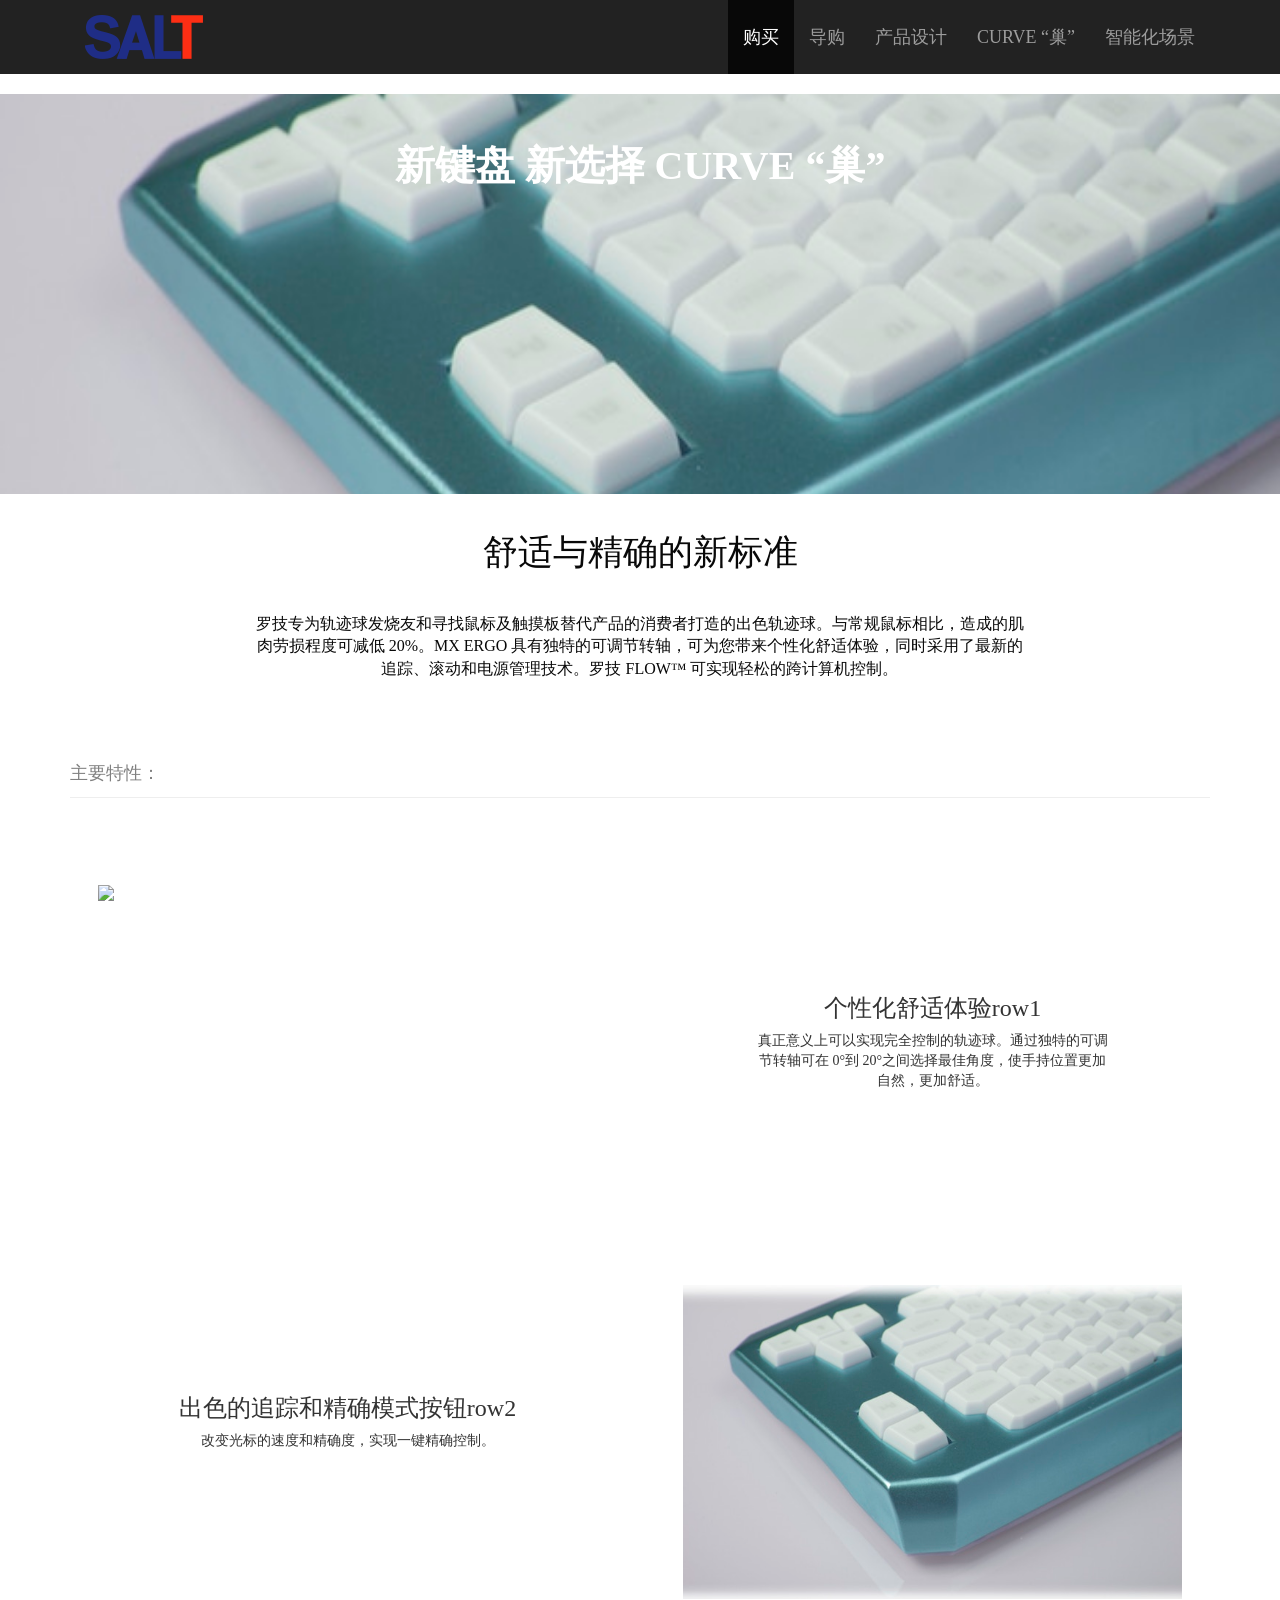
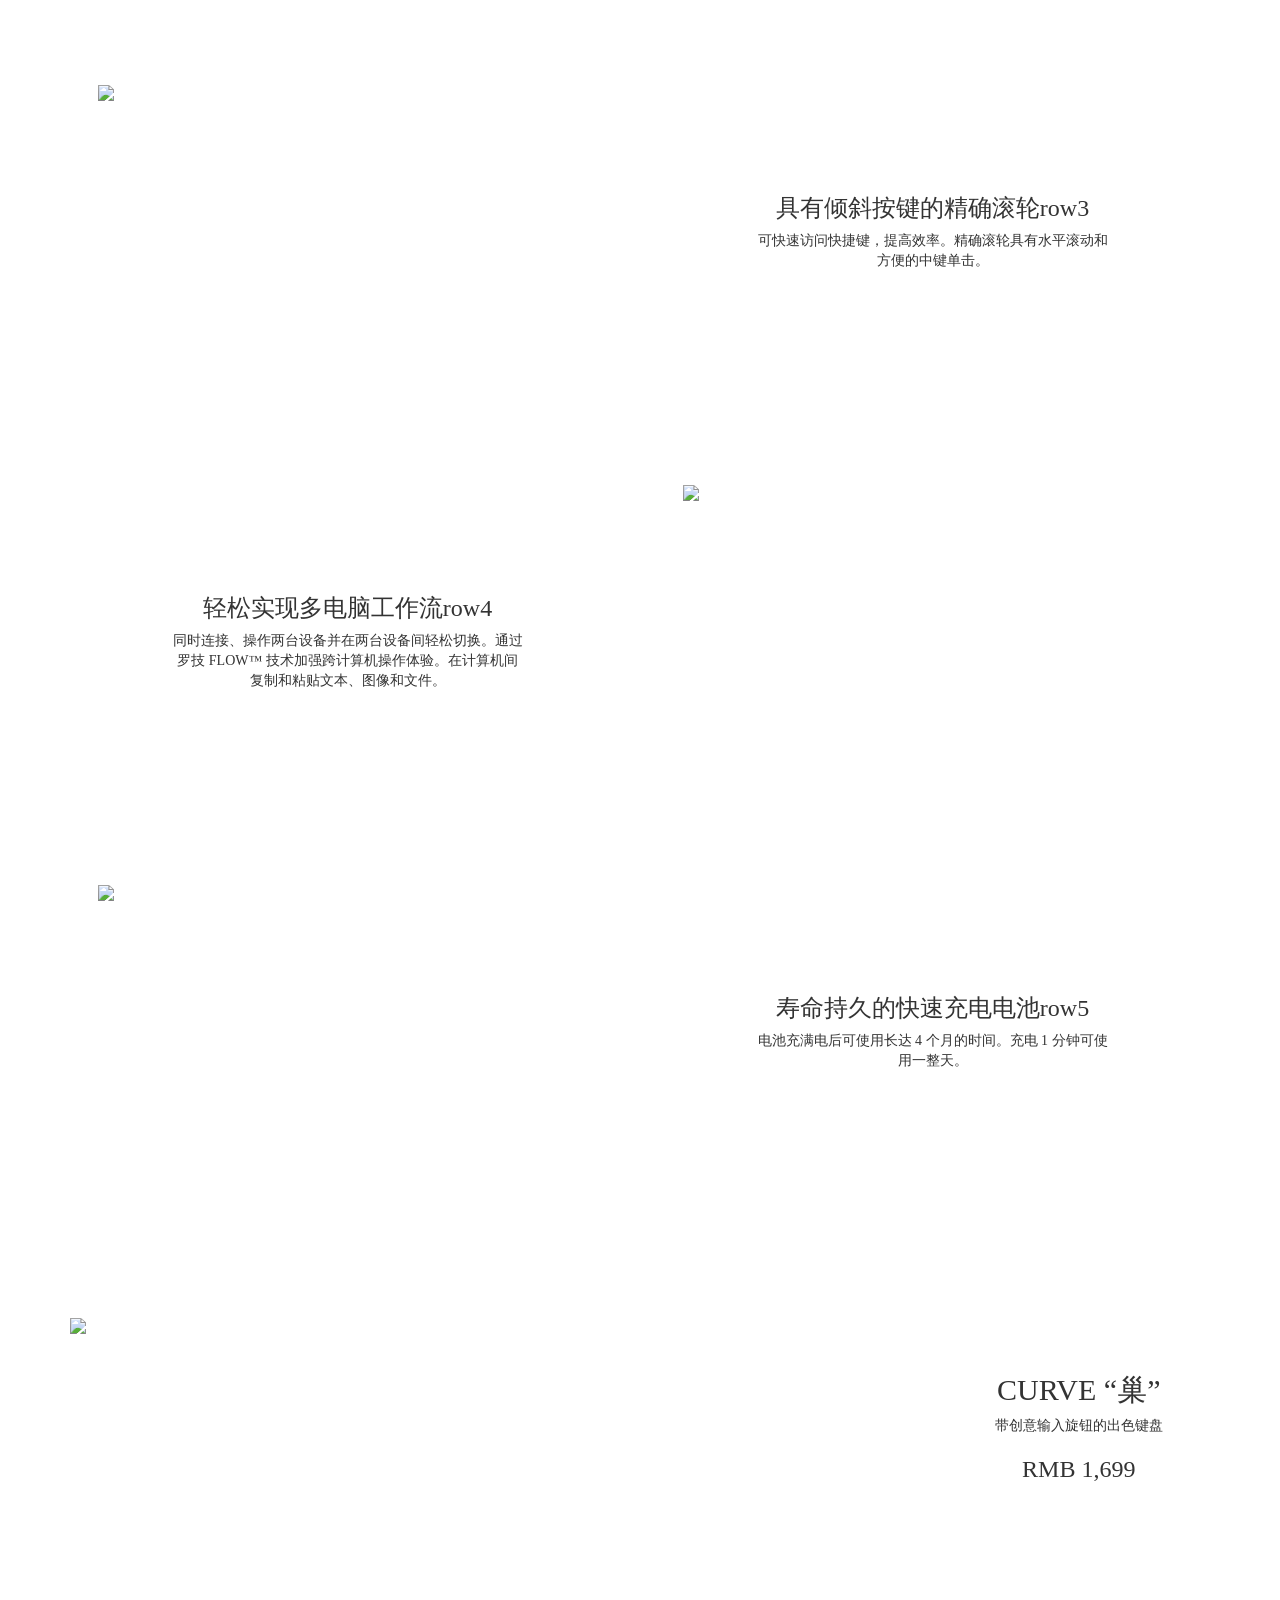
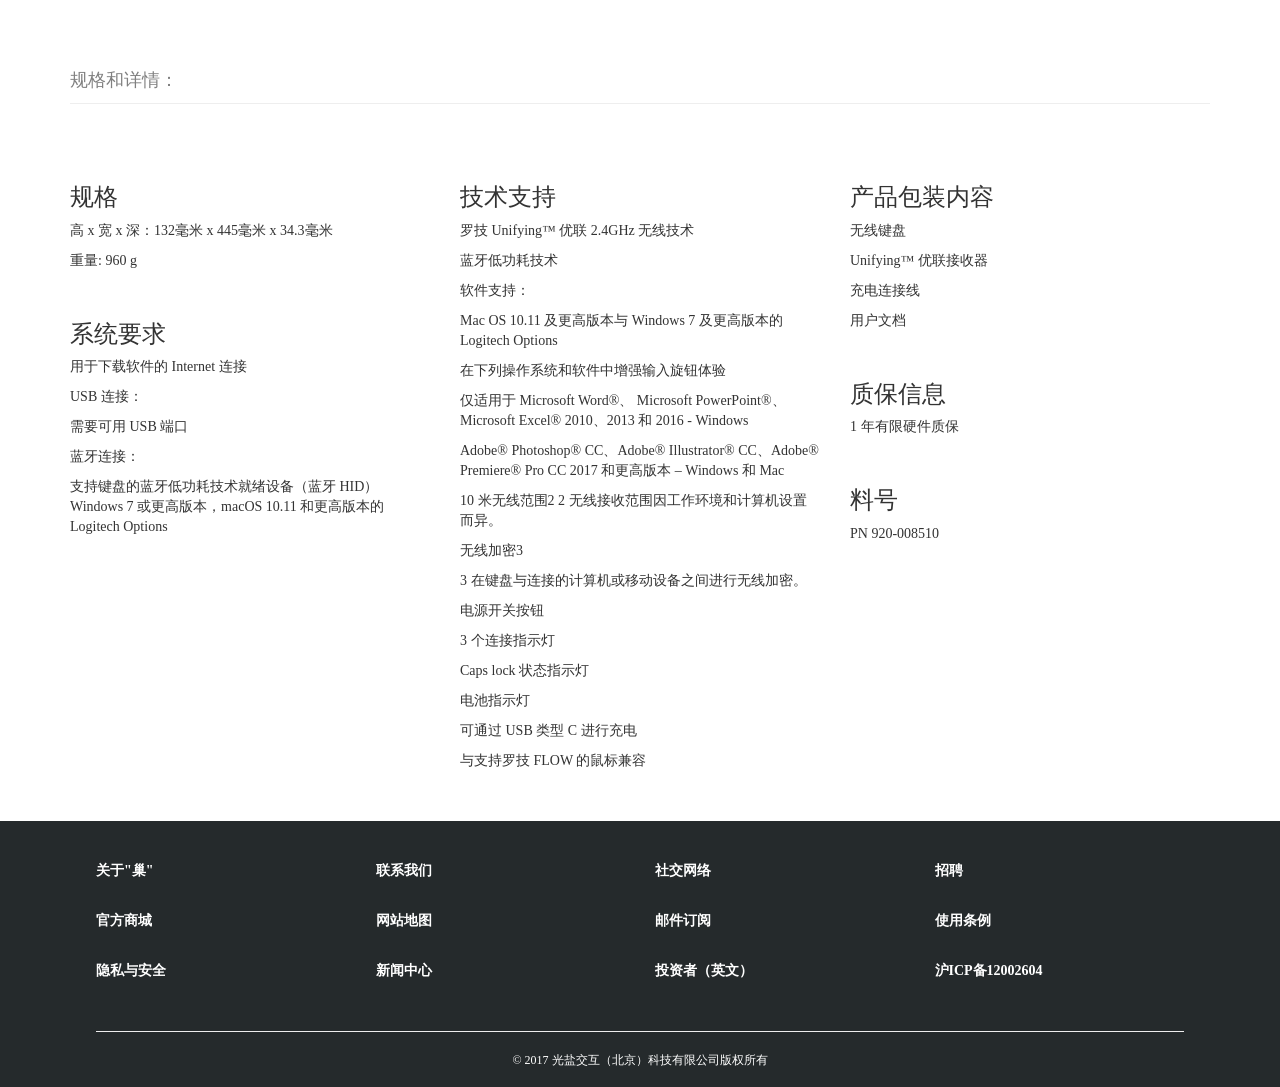
==== n1.html @ 5597946c "Add files via upload" ====
<!DOCTYPE html>
<html>
	<head>
		<meta charset="UTF-8">
		<meta name="viewport" content="width=device-width, initial-scale=1">
		<base href="" / target="_blank">
		
		
		<!--css-->
		<link rel="stylesheet" type="text/css" href="css/n1.css"/>
				
		<link rel="stylesheet" href="css/bootstrap.min.css">
	
		<script src="js/jquery-3.2.1.min.js" type="text/javascript" charset="utf-8"></script>
		
		<script src="js/bootstrap.min.js"></script>
		<script src="js/n1.js" type="text/javascript" charset="utf-8"></script>
		
		
		
		<!-- HTML5 shim and Respond.js for IE8 support of HTML5 elements and media queries -->
    	
    	<!--[if lt IE 9]>
     	<script src="https://cdn.bootcss.com/html5shiv/3.7.3/html5shiv.min.js"></script>
     	<script src="https://cdn.bootcss.com/respond.js/1.4.2/respond.min.js"></script>
    	<![endif]-->
	</head>
	
	<body>
	<header id="section_header" class="navbar-inverse main-nav" role="banner">
    	<div class="container">
    		<!-- <div class="row"> -->
            <div class="navbar-header">
                <button type="button" class="navbar-toggle collapsed" data-toggle="collapse" data-target="#bs-example-navbar-collapse-1" aria-expanded="false" aria-controls="navbar">
		            <span class="sr-only">Toggle navigation</span>
		            <!--<span class="icon-bar"></span>
		            <span class="icon-bar"></span>
        			<span class="icon-bar"></span>-->
        			<span style="line-height: 44px;" class="glyphicon glyphicon-th"></span>
      			</button>
                        <!-- 光盐LOGO -->
                <a class="navbar-brand" href="index.html">
                    <img src="img/logo-salt.png" alt="">
                </a>
            </div><!--Navbar header End-->
                 
            <nav class="collapse navbar-collapse navigation" id="bs-example-navbar-collapse-1" role="navigation">
                <ul class="nav navbar-nav navbar-right ">
                   	<li class="active"><a href="https://www.kickstarter.com/projects/lightandsalt/curve-full-keylit-scenario-driven-keyboard/description" target="_blank" rel="noopener">购买</a></li>
                   	<li class=""><a href="http://guangyanjiaohu.51vip.biz/home/index?from=singlemessage#guide" class="page-scroll">导购</a></li>
                   	<li class=""><a href="http://guangyanjiaohu.51vip.biz/home/index?from=singlemessage#slider_part" class="page-scroll">产品设计</a></li>
                    <li class=""><a href="http://guangyanjiaohu.51vip.biz/home/index?from=singlemessage#service" class="page-scroll">CURVE “巢”</a> </li>
                    <li><a href="http://guangyanjiaohu.51vip.biz/home/index?from=singlemessage#team" class="page-scroll">智能化场景</a> </li>
                    <!--<li class=""><a href="http://guangyanjiaohu.51vip.biz/home/index?from=singlemessage#testimonial" class="page-scroll">动态扩展</a> </li>
                    <li class=""><a href="http://guangyanjiaohu.51vip.biz/home/index?from=singlemessage#openPlatform" class="page-scroll">开放平台</a> </li>
                    -->
                    <!--<li class=""><a href="http://guangyanjiaohu.51vip.biz/home/index?from=singlemessage#ergonomics" class="page-scroll">人体工程学</a> </li>
                    <li class=""><a href="http://guangyanjiaohu.51vip.biz/home/index?from=singlemessage#mold" class="page-scroll">工匠精神</a> </li>
                    <li class=""><a href="http://guangyanjiaohu.51vip.biz/home/index?from=singlemessage#aboutUs" class="page-scroll">关于我们</a> </li>
                    <li class=""><a href="http://guangyanjiaohu.51vip.biz/home/index?from=singlemessage#contact" class="page-scroll">留言反馈</a> </li>
                -->
                    
                </ul>
            </nav>
        </div><!-- /.container-fluid -->
	</header>
	
	<main>
		<div class="banner">
			
			<h2 class="text-center">新键盘 新选择 CURVE “巢” </h2>
			<!--<img src="img/21.jpg" class="img-responsive center-block"/>-->
		</div>
		
		<div class="text">
			<h2>舒适与精确的新标准</h2>
			<p>罗技专为轨迹球发烧友和寻找鼠标及触摸板替代产品的消费者打造的出色轨迹球。与常规鼠标相比，造成的肌肉劳损程度可减低 20%。MX ERGO 具有独特的可调节转轴，可为您带来个性化舒适体验，同时采用了最新的追踪、滚动和电源管理技术。罗技 FLOW™ 可实现轻松的跨计算机控制。</p>
		</div>
		
		
		
		<div class="container">
			<div class="hr">
				<p>主要特性：</p>
				<hr />
			</div>
			
			<!--特征1-->
			<div class="con row row1">
				<div class="col-lg-6">
					<img src="img/1.png"/ class="img-responsive">
				</div>
				
				<div  class="col-lg-6 t">
					<h3>个性化舒适体验row1</h3>
					<p>真正意义上可以实现完全控制的轨迹球。通过独特的可调节转轴可在 0°到 20°之间选择最佳角度，使手持位置更加自然，更加舒适。</p>
				</div>
			</div>
			
			
			<!--特征2-->
			<div class="con row row2">
				
				
				<div  class="col-lg-6 t">
					<h3>出色的追踪和精确模式按钮row2</h3>
					<p>改变光标的速度和精确度，实现一键精确控制。</p>
				</div>
				
				<div class="col-lg-6">
					<img src="img/21.jpg"/ class="img-responsive">
				</div>
			</div>
			
			<!--特征3-->
			<div class="con row row3">
				<div class="col-lg-6">
					<img src="img/1.png"/ class="img-responsive">
				</div>
				
				<div  class="col-lg-6 t">
					<h3>具有倾斜按键的精确滚轮row3</h3>
					<p>可快速访问快捷键，提高效率。精确滚轮具有水平滚动和方便的中键单击。</p>
				</div>
			</div>
			
			
			<!--特征4-->
			<div class="con row row4">
				
				<div  class="col-lg-6 t">
					<h3>轻松实现多电脑工作流row4</h3>
					<p>同时连接、操作两台设备并在两台设备间轻松切换。通过罗技 FLOW™ 技术加强跨计算机操作体验。在计算机间复制和粘贴文本、图像和文件。</p>
				</div>
				
				<div class="col-lg-6">
					<img src="img/1.png"/ class="img-responsive">
				</div>
			</div>
			
			
			<!--特征5-->
			<div class="con row row5">
				<div class="col-lg-6">
					<img src="img/14.png"/ class="img-responsive">
				</div>
				
				<div  class="col-lg-6 t">
					<h3>寿命持久的快速充电电池row5</h3>
					<p>电池充满电后可使用长达 4 个月的时间。充电 1 分钟可使用一整天。</p>
				</div>
			</div>
			<div class="price row">
				<div class="col-lg-8">
					<img src="img/craft.png" class="img-responsive"/>
				</div>
				<div class="col-lg-3 col-lg-offset-1">
					<h2>CURVE “巢”</h2>
					<p>带创意输入旋钮的出色键盘</p>
					<h3>RMB 1,699</h3>
				</div>
			</div>
			
			<div class="hr">
				<p>规格和详情：</p>
				<hr />
			</div>
			
			<div class="row">
				<div class="col-lg-4">
					<h3>规格</h3>
					<p>高 x 宽 x 深：132毫米 x 445毫米 x 34.3毫米</p>
					<p>重量: 960 g</p>
					<br />
					
					<h3>系统要求</h3>
					<p>用于下载软件的 Internet 连接</p>
					<p>USB 连接：</p>
					<p>需要可用 USB 端口</p>
					<p>蓝牙连接：</p>
					<p>支持键盘的蓝牙低功耗技术就绪设备（蓝牙 HID）Windows 7 或更高版本，macOS 10.11 和更高版本的 Logitech Options</p>
				</div>
				
				<div class="col-lg-4">
					<h3>技术支持</h3>
					<p>罗技 Unifying™ 优联 2.4GHz 无线技术</p>
					<p>蓝牙低功耗技术</p>
					<p>软件支持：</p>
					<p>Mac OS 10.11 及更高版本与 Windows 7 及更高版本的 Logitech Options</p>
					<p>在下列操作系统和软件中增强输入旋钮体验</p>
					<p>仅适用于 Microsoft Word®、 Microsoft PowerPoint®、Microsoft Excel® 2010、2013 和 2016 - Windows </p>
					<p>Adobe® Photoshop® CC、Adobe® Illustrator® CC、Adobe® Premiere® Pro CC 2017 和更高版本 – Windows 和 Mac</p>
					<p>10 米无线范围2 2 无线接收范围因工作环境和计算机设置而异。</p>
					<p>无线加密3</p>
					<p>3 在键盘与连接的计算机或移动设备之间进行无线加密。</p>
					<p>电源开关按钮</p>
					<p>3 个连接指示灯</p>
					<p>Caps lock 状态指示灯</p>
					<p>电池指示灯</p>
					<p>可通过 USB 类型 C 进行充电</p>
					<p>与支持罗技 FLOW 的鼠标兼容</p>
				</div>
				
				<div class="col-lg-4">
					<h3>产品包装内容</h3>
					<p>无线键盘</p>
					<p>Unifying™ 优联接收器</p>
					<p>充电连接线</p>
					<p>用户文档</p>
					<br />
					
					<h3>质保信息</h3>
					<p>1 年有限硬件质保</p>
					<br />
					
					<h3>料号</h3>
					<p>PN 920-008510</p>
				</div>	
			</div>
			
		</div> <!--container结束-->

	</main>
	
	<footer>
       <div class="footer">
	       		<!--<p>1.Adobe CC 2017 及更高版本 - Windows 和 Mac Office 2010、2013 和 2016 - 仅限 Windows</p>
	       		<p>2.需要在 macOS 和 Windows 上安装 Logitech Options。可从 logitech.com/options 下载。</p>
	       		
	       		<hr />
	       		<br />-->
	       		
	       		<div class="row">
	       			<!--row1-->
	       			<div class="col-lg-3 col-md-3 col-sm-6 col-xs-6">
	       				<p>关于"巢"</p>
	       				<br />
	       				
	       				<p>官方商城</p>
	       				<br />
	       				
	       				<p>隐私与安全</p>
	       				<br />
	       			</div>
	       			
	       			<!--row2-->
	       			<div class="col-lg-3 col-md-3 col-sm-6 col-xs-6">
	       				<p>联系我们</p>
	       				<br />
	       				
	       				<p>网站地图</p>
	       				<br />
	       				
	       				<p>新闻中心</p>
	       				<br />
	       			</div>
	       			<!--row3-->
	       			<div class="col-lg-3 col-md-3 col-sm-6 col-xs-6">
	       				<p>社交网络</p>
	       				<br />
	       				
	       				<p>邮件订阅</p>
	       				<br />
	       				
	       				<p>投资者（英文）</p>
	       				<br />
	       			</div>
	       			<!--row4-->
	       			<div class="col-lg-3 col-md-3 col-sm-6 col-xs-6">
	       				<p>招聘</p>
	       				<br />
	       				
	       				<p>使用条例</p>
	       				<br />
	       				
	       				<p>沪ICP备12002604</p>
	       				<br />
	       			</div>
	       			
	       		</div>
	       		
	       		<hr />
	       		<div class="copy">
	       			© 2017 光盐交互（北京）科技有限公司版权所有
	       		</div>
	       		
       </div>
   </footer>
	</body>
</html>
---- css/n1.css ----
html,body,div,ul,ul li,h1,h2,h3,h4,h5,h6,video,img,a,hr,p,footer {
    	margin: 0;
    	padding: 0;
    	border: 0;
    	font-family: "microsoft yahei";
    	/*overflow: hidden;*/
    	}
ul li {
	list-style: none;
}
body {
	/*height: 3500px;*/
	font-size: 12px;
	width: 100%;
	/*height: auto;*/
	/*overflow: hidden;*/
	
}
#section_header ul li a {
			line-height: 44px;
			font-size: 18px;
		}
		

main  {
	padding-bottom: 40px;
	
}

main .banner {
	width: 100%;
	height: 400px;
	background-image: url(../img/21.jpg);
	background-size: 100% 100%;
	background-attachment:fixed;
	/*opacity: .9;*/
	
}
main .banner h2 {
	padding-top:50px ;
	color: #ffffff;
	font-size: 40px;
	font-weight: 700;
}

main .text {
	/*margin: 0 auto;*/
	
	text-align: center;
	padding-bottom: 80px;
}

main .text h2 {
	margin: 40px auto;
	color: #080808;
	font-size: 35px;
}
main .text p {
	margin: auto 20%;
	color: #080808;
	font-size: 16px;
}

main .hr {
	color: gray;
	font-size: 18px;
	padding-bottom: 60px;
}

main .hr hr {
	margin: 0 auto;
}

main .con {
	height: 400px;
	text-align: center;
	padding-bottom: 70px;
	overflow: hidden;
	
}
main .con img {
	
	padding: 5%;
	padding-bottom: 0;
	
}

main .con:hover {
	background: chocolate;
	color: #FFFFFF;
}

main .con .t {
	padding: 10% 10%;
	
}
main .con .t h3 {
	/*line-height: 50px;*/
}
main .con .t p {
	/*line-height: 350px;*/
}

main .row5 {
	margin-bottom: 60px;
}
main .price {
	height: 350px;
	text-align: center;
	/*border: 1px solid #000000;*/
}
main .price img {
	/*line-height: 350px;*/
}

main .price div:last-child {
	padding-top: 3%;
}


footer {
	clear: both;
	/*position: fixed;*/
	width: 100%;
	margin: 0 auto;
	background: #252a2c;
	bottom: 0;
	
}

.footer {
	width: 85%;
	color: #FFFFFF;
	margin: 0 auto;
	font-size: 12px;
}
.footer .row {
	padding-top: 40px;
	font-size: 14px;
	font-weight: 600;
}

.footer .copy {
	width: 100%;
	height: 35px;
	text-align: center;
	bottom: 0;
	font-size: 12px;
	color: white;
}


@media only screen and (max-width: 750px) {
	.row2 , .row4 {
		display: none;
	}
	
}
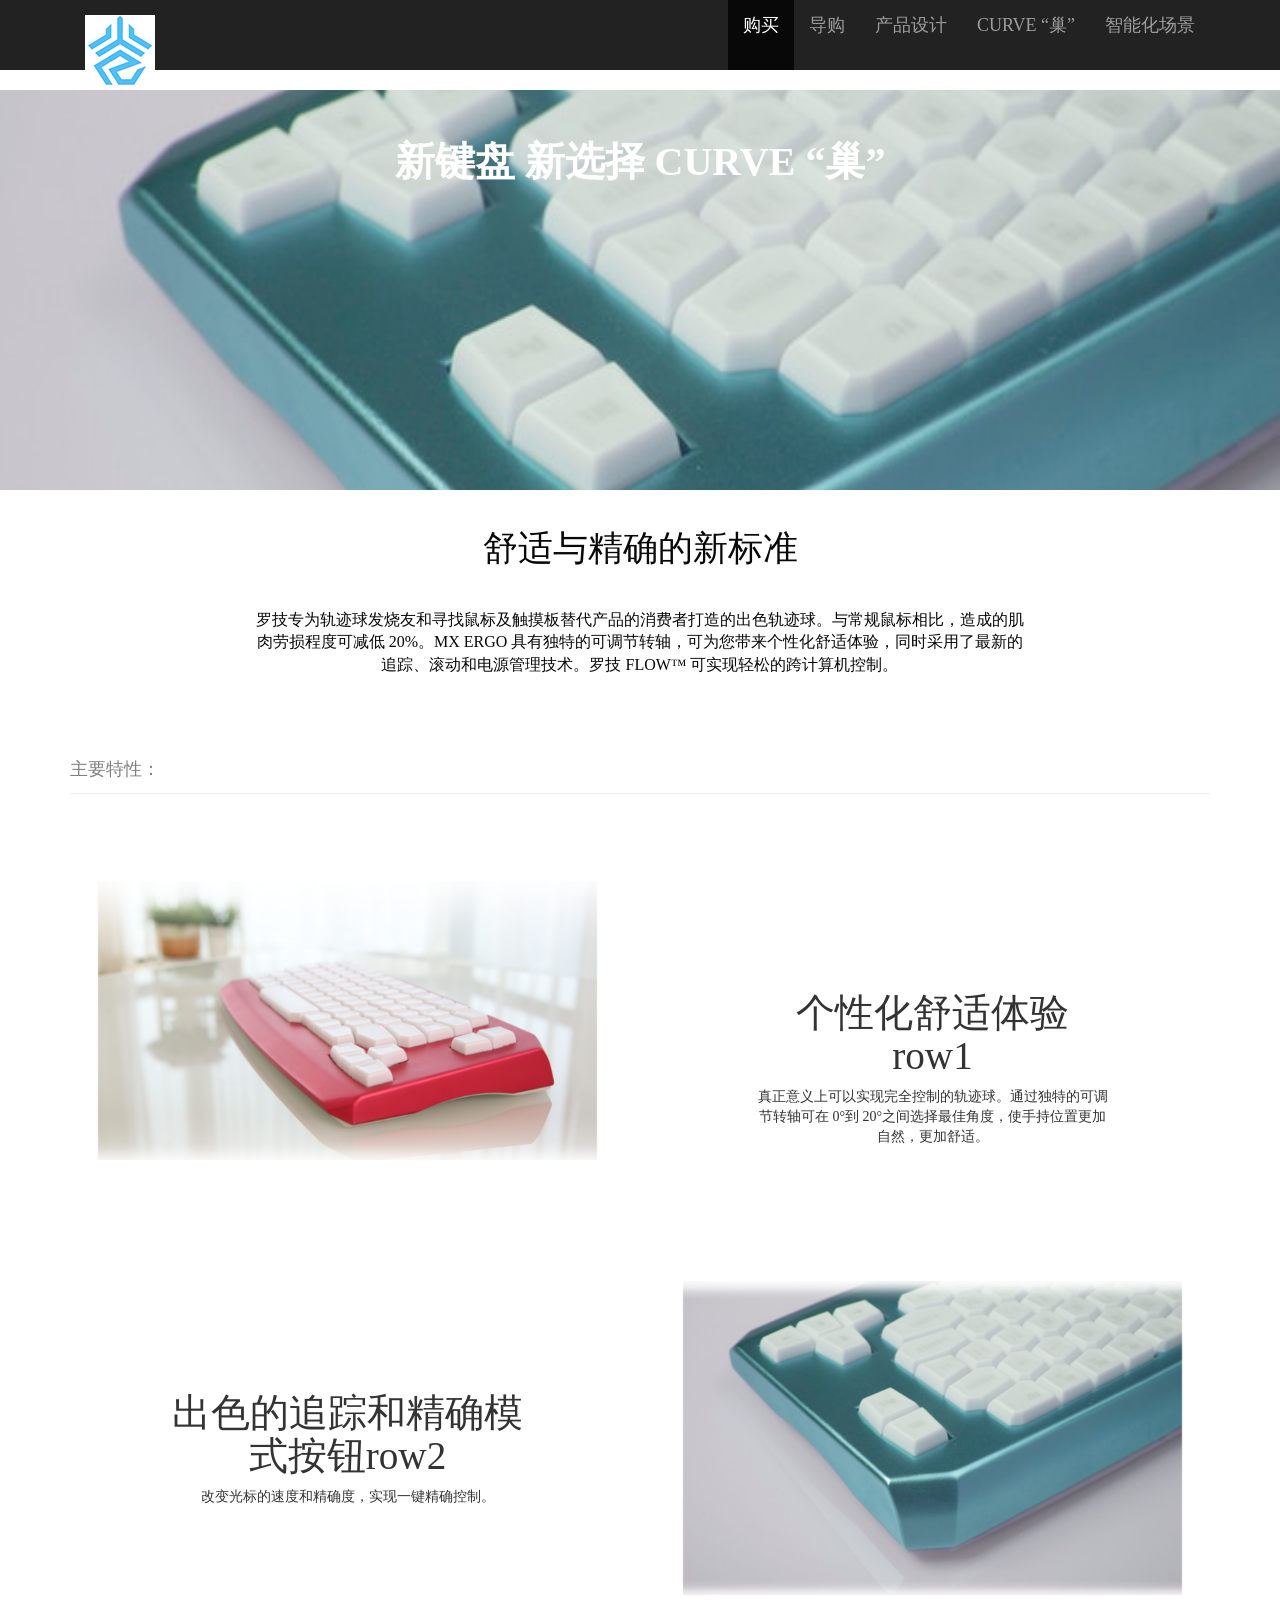
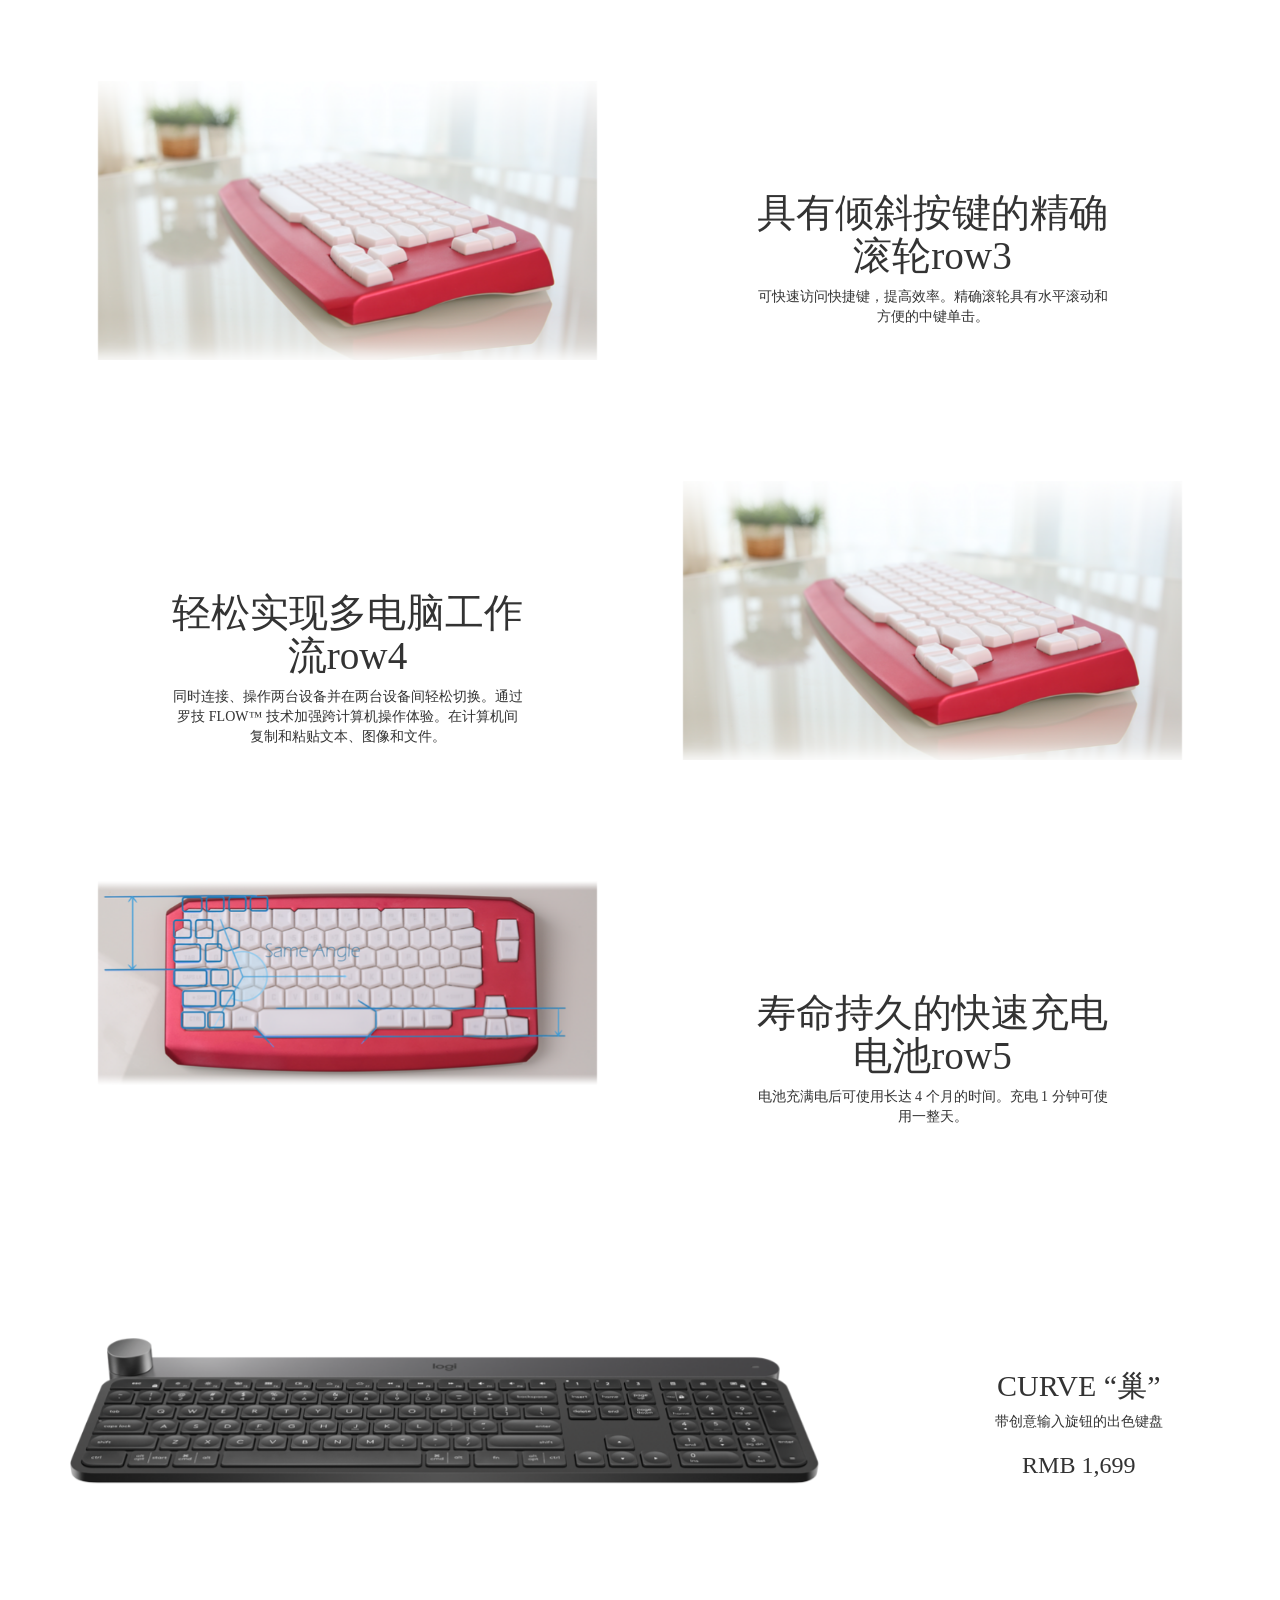
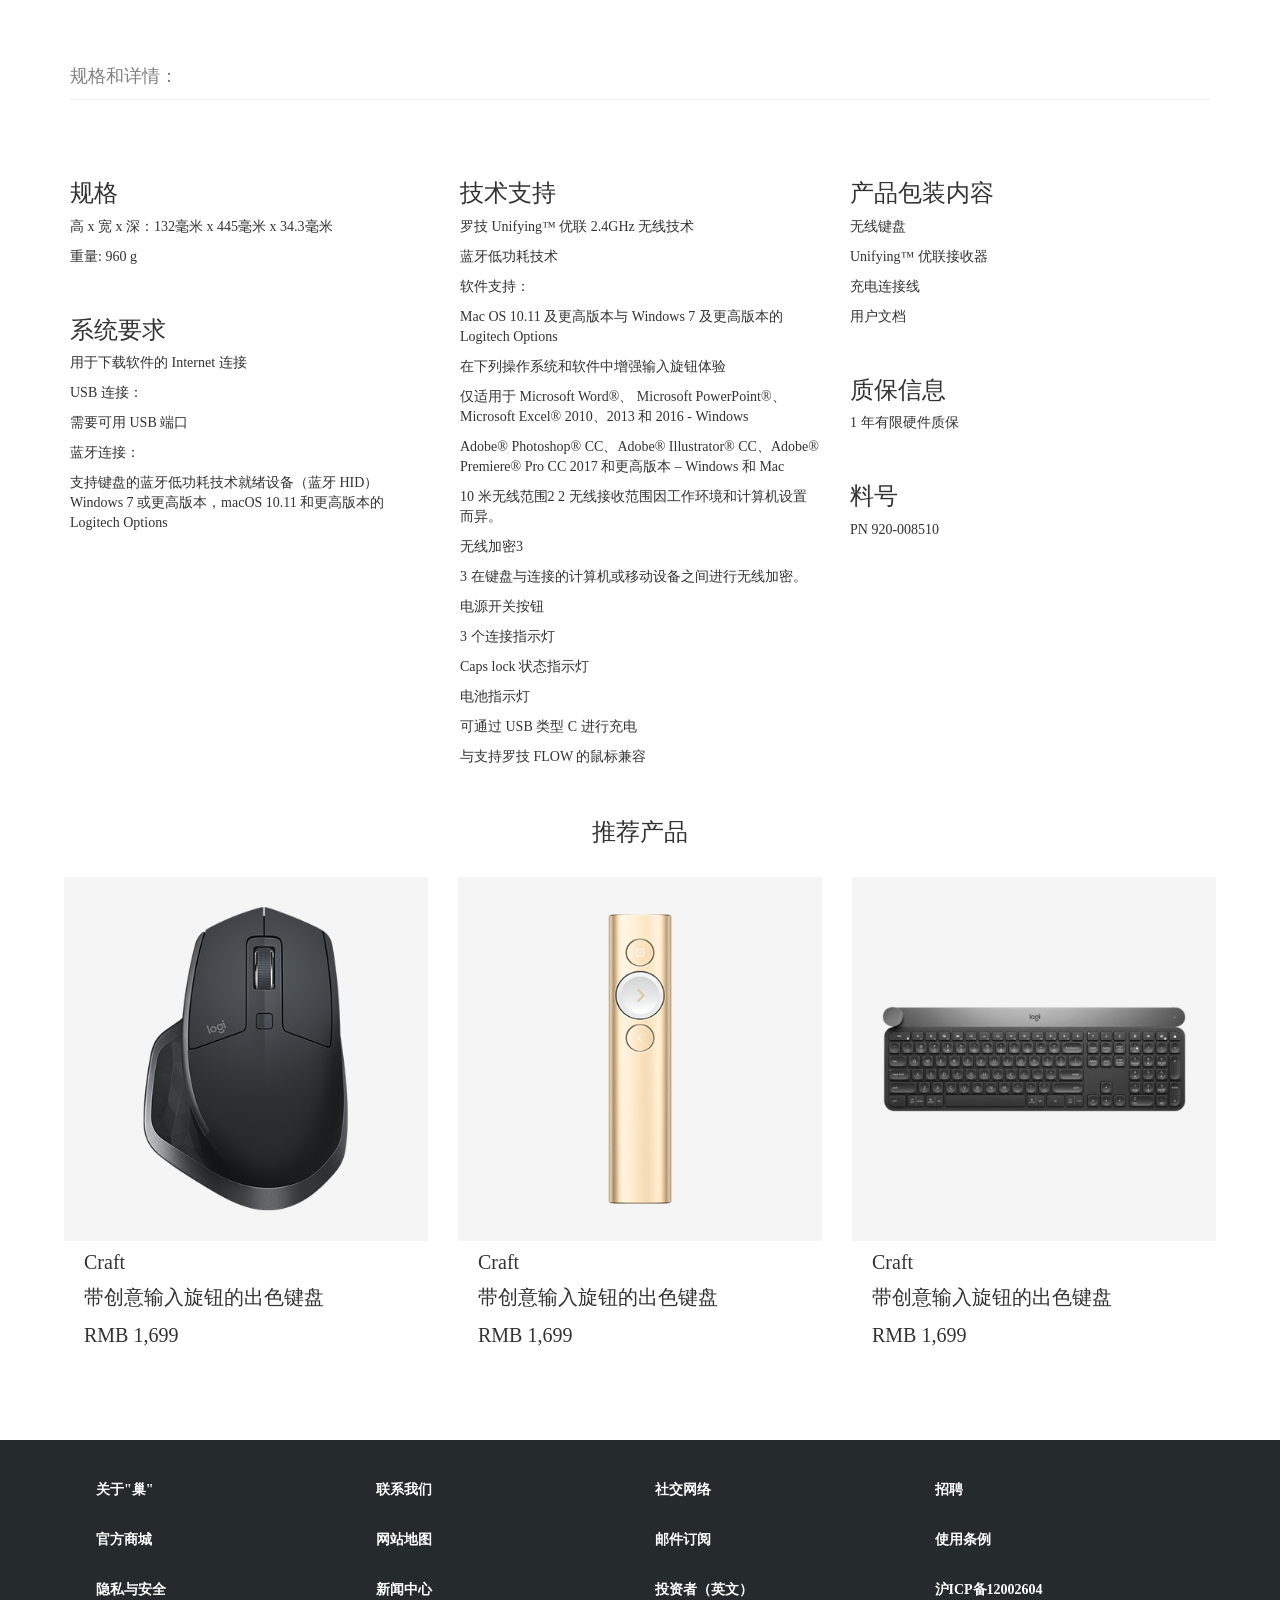
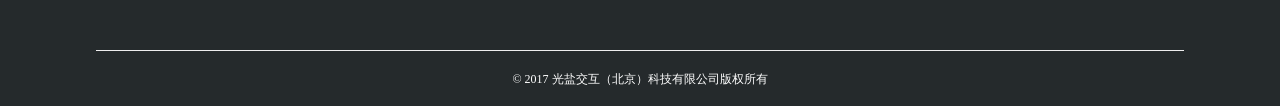
==== commit 360379f9: "Add files via upload" ====
--- a/n1.html
+++ b/n1.html
@@ -5,6 +5,8 @@
 		<meta name="viewport" content="width=device-width, initial-scale=1">
 		<base href="" / target="_blank">
 		
+		<!--浏览器地址栏显示的图片-->
+		<link rel="icon" type="img/png" href="img/favicon.ico"/>
 		
 		<!--css-->
 		<link rel="stylesheet" type="text/css" href="css/n1.css"/>
@@ -15,6 +17,8 @@
 		
 		<script src="js/bootstrap.min.js"></script>
 		<script src="js/n1.js" type="text/javascript" charset="utf-8"></script>
+		
+		<script src="js/scrollRevealv0.1.3.js" type="text/javascript" charset="utf-8"></script>
 		
 		
 		
@@ -40,7 +44,7 @@
       			</button>
                         <!-- 光盐LOGO -->
                 <a class="navbar-brand" href="index.html">
-                    <img src="img/logo-salt.png" alt="">
+                    <img src="img/logo70.png" alt="">
                 </a>
             </div><!--Navbar header End-->
                  
@@ -68,32 +72,32 @@
 	<main>
 		<div class="banner">
 			
-			<h2 class="text-center">新键盘 新选择 CURVE “巢” </h2>
+			<h2 data-scroll-reveal class="text-center">新键盘 新选择 CURVE “巢” </h2>
 			<!--<img src="img/21.jpg" class="img-responsive center-block"/>-->
 		</div>
 		
 		<div class="text">
-			<h2>舒适与精确的新标准</h2>
-			<p>罗技专为轨迹球发烧友和寻找鼠标及触摸板替代产品的消费者打造的出色轨迹球。与常规鼠标相比，造成的肌肉劳损程度可减低 20%。MX ERGO 具有独特的可调节转轴，可为您带来个性化舒适体验，同时采用了最新的追踪、滚动和电源管理技术。罗技 FLOW™ 可实现轻松的跨计算机控制。</p>
+			<h2 data-scroll-reveal>舒适与精确的新标准</h2>
+			<p data-scroll-reveal>罗技专为轨迹球发烧友和寻找鼠标及触摸板替代产品的消费者打造的出色轨迹球。与常规鼠标相比，造成的肌肉劳损程度可减低 20%。MX ERGO 具有独特的可调节转轴，可为您带来个性化舒适体验，同时采用了最新的追踪、滚动和电源管理技术。罗技 FLOW™ 可实现轻松的跨计算机控制。</p>
 		</div>
 		
 		
 		
 		<div class="container">
 			<div class="hr">
-				<p>主要特性：</p>
+				<p data-scroll-reveal>主要特性：</p>
 				<hr />
 			</div>
 			
 			<!--特征1-->
 			<div class="con row row1">
-				<div class="col-lg-6">
+				<div data-scroll-reveal class="col-lg-6">
 					<img src="img/1.png"/ class="img-responsive">
 				</div>
 				
 				<div  class="col-lg-6 t">
-					<h3>个性化舒适体验row1</h3>
-					<p>真正意义上可以实现完全控制的轨迹球。通过独特的可调节转轴可在 0°到 20°之间选择最佳角度，使手持位置更加自然，更加舒适。</p>
+					<h3 data-scroll-reveal>个性化舒适体验row1</h3>
+					<p data-scroll-reveal>真正意义上可以实现完全控制的轨迹球。通过独特的可调节转轴可在 0°到 20°之间选择最佳角度，使手持位置更加自然，更加舒适。</p>
 				</div>
 			</div>
 			
@@ -103,24 +107,24 @@
 				
 				
 				<div  class="col-lg-6 t">
-					<h3>出色的追踪和精确模式按钮row2</h3>
-					<p>改变光标的速度和精确度，实现一键精确控制。</p>
-				</div>
-				
-				<div class="col-lg-6">
+					<h3 data-scroll-reveal>出色的追踪和精确模式按钮row2</h3>
+					<p data-scroll-reveal>改变光标的速度和精确度，实现一键精确控制。</p>
+				</div>
+				
+				<div data-scroll-reveal class="col-lg-6">
 					<img src="img/21.jpg"/ class="img-responsive">
 				</div>
 			</div>
 			
 			<!--特征3-->
 			<div class="con row row3">
-				<div class="col-lg-6">
+				<div data-scroll-reveal class="col-lg-6">
 					<img src="img/1.png"/ class="img-responsive">
 				</div>
 				
 				<div  class="col-lg-6 t">
-					<h3>具有倾斜按键的精确滚轮row3</h3>
-					<p>可快速访问快捷键，提高效率。精确滚轮具有水平滚动和方便的中键单击。</p>
+					<h3 data-scroll-reveal>具有倾斜按键的精确滚轮row3</h3>
+					<p data-scroll-reveal>可快速访问快捷键，提高效率。精确滚轮具有水平滚动和方便的中键单击。</p>
 				</div>
 			</div>
 			
@@ -129,11 +133,11 @@
 			<div class="con row row4">
 				
 				<div  class="col-lg-6 t">
-					<h3>轻松实现多电脑工作流row4</h3>
-					<p>同时连接、操作两台设备并在两台设备间轻松切换。通过罗技 FLOW™ 技术加强跨计算机操作体验。在计算机间复制和粘贴文本、图像和文件。</p>
-				</div>
-				
-				<div class="col-lg-6">
+					<h3 data-scroll-reveal>轻松实现多电脑工作流row4</h3>
+					<p data-scroll-reveal>同时连接、操作两台设备并在两台设备间轻松切换。通过罗技 FLOW™ 技术加强跨计算机操作体验。在计算机间复制和粘贴文本、图像和文件。</p>
+				</div>
+				
+				<div data-scroll-reveal class="col-lg-6">
 					<img src="img/1.png"/ class="img-responsive">
 				</div>
 			</div>
@@ -141,23 +145,23 @@
 			
 			<!--特征5-->
 			<div class="con row row5">
-				<div class="col-lg-6">
+				<div data-scroll-reveal class="col-lg-6">
 					<img src="img/14.png"/ class="img-responsive">
 				</div>
 				
 				<div  class="col-lg-6 t">
-					<h3>寿命持久的快速充电电池row5</h3>
-					<p>电池充满电后可使用长达 4 个月的时间。充电 1 分钟可使用一整天。</p>
+					<h3 data-scroll-reveal>寿命持久的快速充电电池row5</h3>
+					<p data-scroll-reveal>电池充满电后可使用长达 4 个月的时间。充电 1 分钟可使用一整天。</p>
 				</div>
 			</div>
 			<div class="price row">
 				<div class="col-lg-8">
-					<img src="img/craft.png" class="img-responsive"/>
+					<img data-scroll-reveal src="img/craft.png" class="img-responsive"/>
 				</div>
 				<div class="col-lg-3 col-lg-offset-1">
-					<h2>CURVE “巢”</h2>
-					<p>带创意输入旋钮的出色键盘</p>
-					<h3>RMB 1,699</h3>
+					<h2 data-scroll-reveal>CURVE “巢”</h2>
+					<p data-scroll-reveal>带创意输入旋钮的出色键盘</p>
+					<h3 data-scroll-reveal>RMB 1,699</h3>
 				</div>
 			</div>
 			
@@ -219,6 +223,40 @@
 			</div>
 			
 		</div> <!--container结束-->
+		
+		<div class="add">
+			<h3 class="text-center">推荐产品</h3>
+			<div class="row">
+				<div class="col-lg-4 co">
+					<div class="co-img">
+						<a href=""><img src="img/mx-master-2s.png"/ class="img-responsive"></a>
+					</div>
+					
+					<h4>Craft</h4>
+					<p>带创意输入旋钮的出色键盘</p>
+					<p>RMB 1,699</p>
+				</div>
+				
+				<div class="col-lg-4 co">
+					<div class="co-img">
+						<a href=""><img src="img/spotlight-assets.png"/ class="img-responsive"></a>
+					</div>
+					<h4>Craft</h4>
+					<p>带创意输入旋钮的出色键盘</p>
+					<p>RMB 1,699</p>
+				</div>
+				
+				<div class="col-lg-4 co">
+					<div class="co-img">
+						<a href=""><img src="img/craftraft.png"/ class="img-responsive"></a>
+					</div>
+					<h4>Craft</h4>
+					<p>带创意输入旋钮的出色键盘</p>
+					<p>RMB 1,699</p>
+				</div>
+			</div>
+		</div>
+		
 
 	</main>
 	
@@ -286,5 +324,17 @@
 	       		
        </div>
    </footer>
+   
+      <script>
+    
+    	
+    	if (!(/msie [6|7|8|9]/i.test(navigator.userAgent))){
+		(function(){
+			window.scrollReveal = new scrollReveal({ reset: true, });
+		})();
+	};		
+	</script>	
+   
+   
 	</body>
 </html>
--- a/css/n1.css
+++ b/css/n1.css
@@ -17,7 +17,7 @@
 	
 }
 #section_header ul li a {
-			line-height: 44px;
+			height: 70px;
 			font-size: 18px;
 		}
 		
@@ -85,16 +85,17 @@
 	
 }
 
-main .con:hover {
+/*main .con:hover {
 	background: chocolate;
 	color: #FFFFFF;
-}
+}*/
 
 main .con .t {
 	padding: 10% 10%;
 	
 }
 main .con .t h3 {
+	font-size: 2.8em;
 	/*line-height: 50px;*/
 }
 main .con .t p {
@@ -116,6 +117,48 @@
 main .price div:last-child {
 	padding-top: 3%;
 }
+main .add {
+	margin: 0 auto;
+	width: 90%;
+}
+main .add h3{
+	line-height: 70px;
+	font-family: 25px;
+}
+
+main .co {
+	margin-bottom: 40px;
+}
+main .co h4 {
+	font-size: 20px;
+	/*line-height: 30px;*/
+}
+main .co h4,.co p {
+	text-indent: 1em;
+	font-size: 20px;
+}
+main .co .co-img {
+	background: whitesmoke;
+	overflow: hidden;
+	padding: 30px;
+}
+/*移动*/
+main .co .co-img img:hover {
+	transition: all 1s ease;
+	transform: scale(1.05);
+}
+
+
+/*main .co .co-img img:hover {
+	transition: all 1s ease;
+	transform: scale(1.05);
+}*/
+/*复位*/
+main .co .co-img img {
+	transition: all 1s ease;
+	transform: scale(1);
+}
+
 
 
 footer {
@@ -150,7 +193,7 @@
 }
 
 
-@media only screen and (max-width: 750px) {
+@media only screen and (max-width: 800px) {
 	.row2 , .row4 {
 		display: none;
 	}
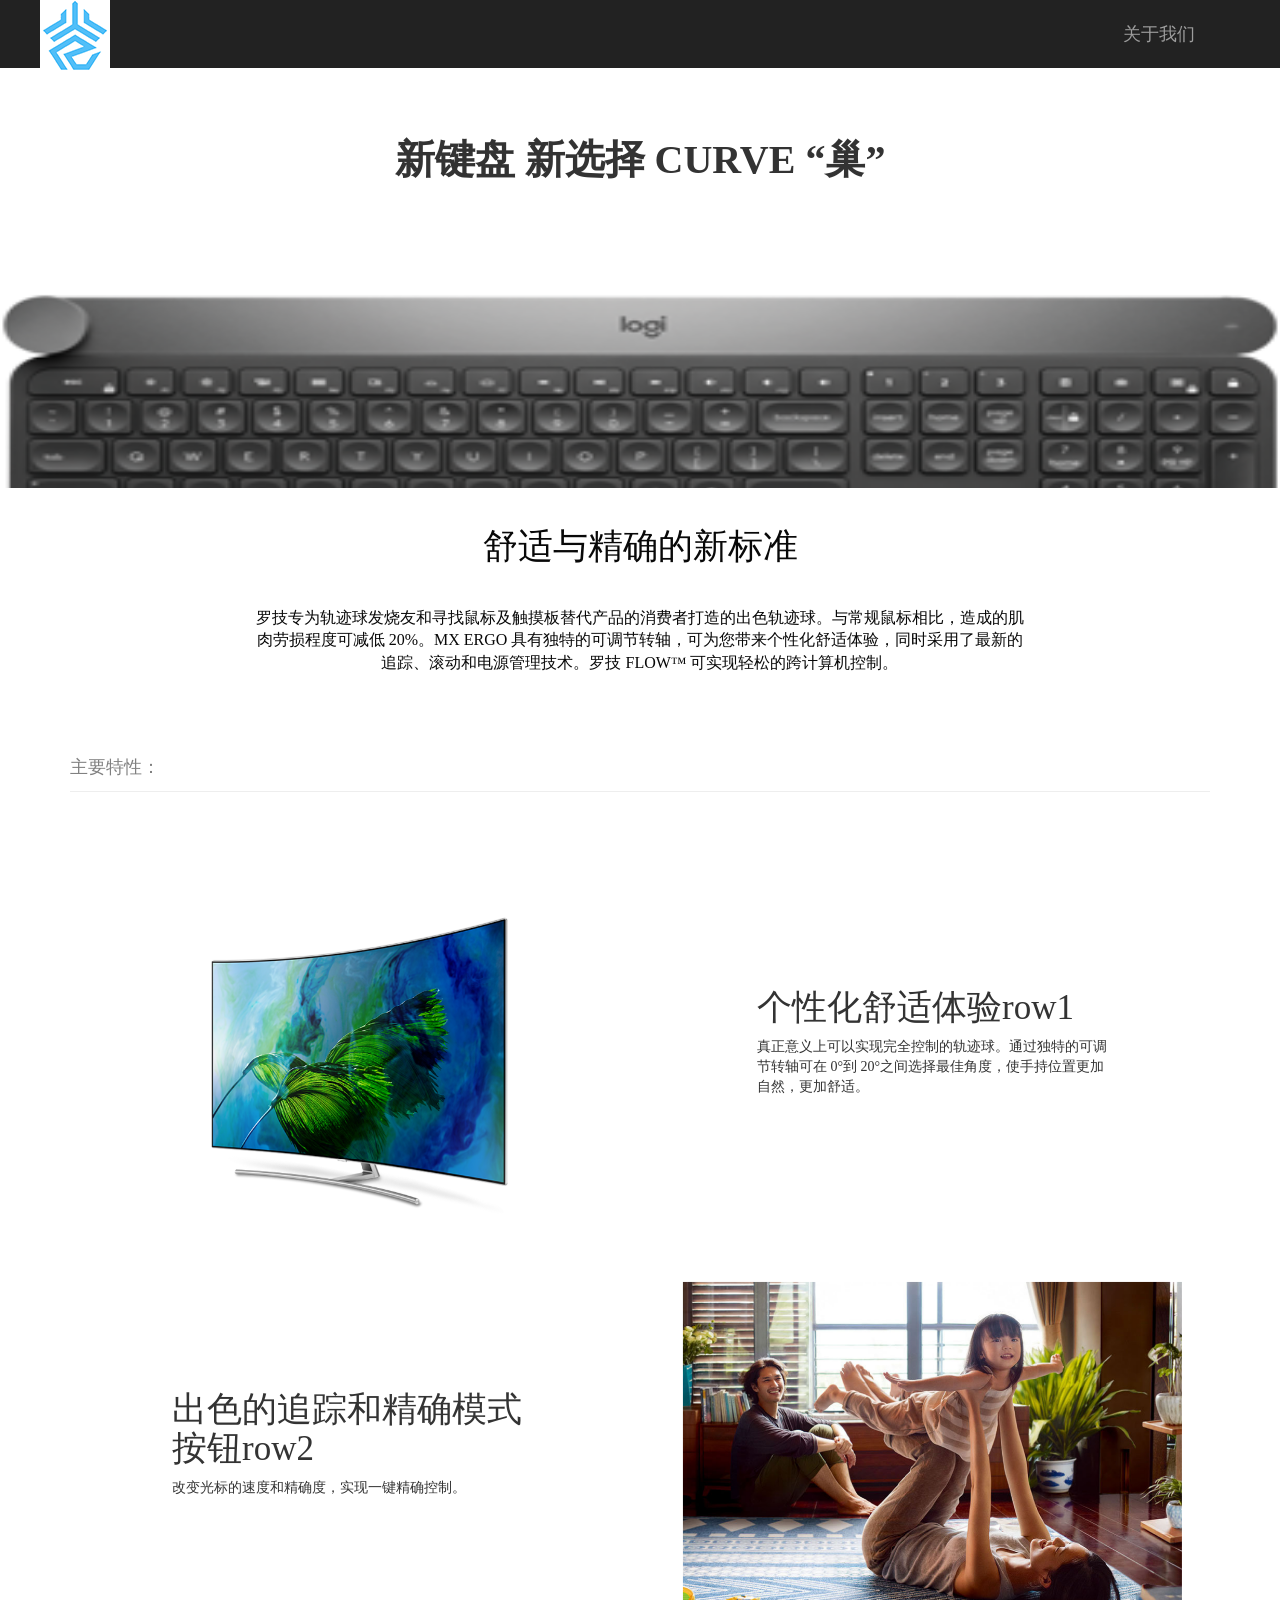
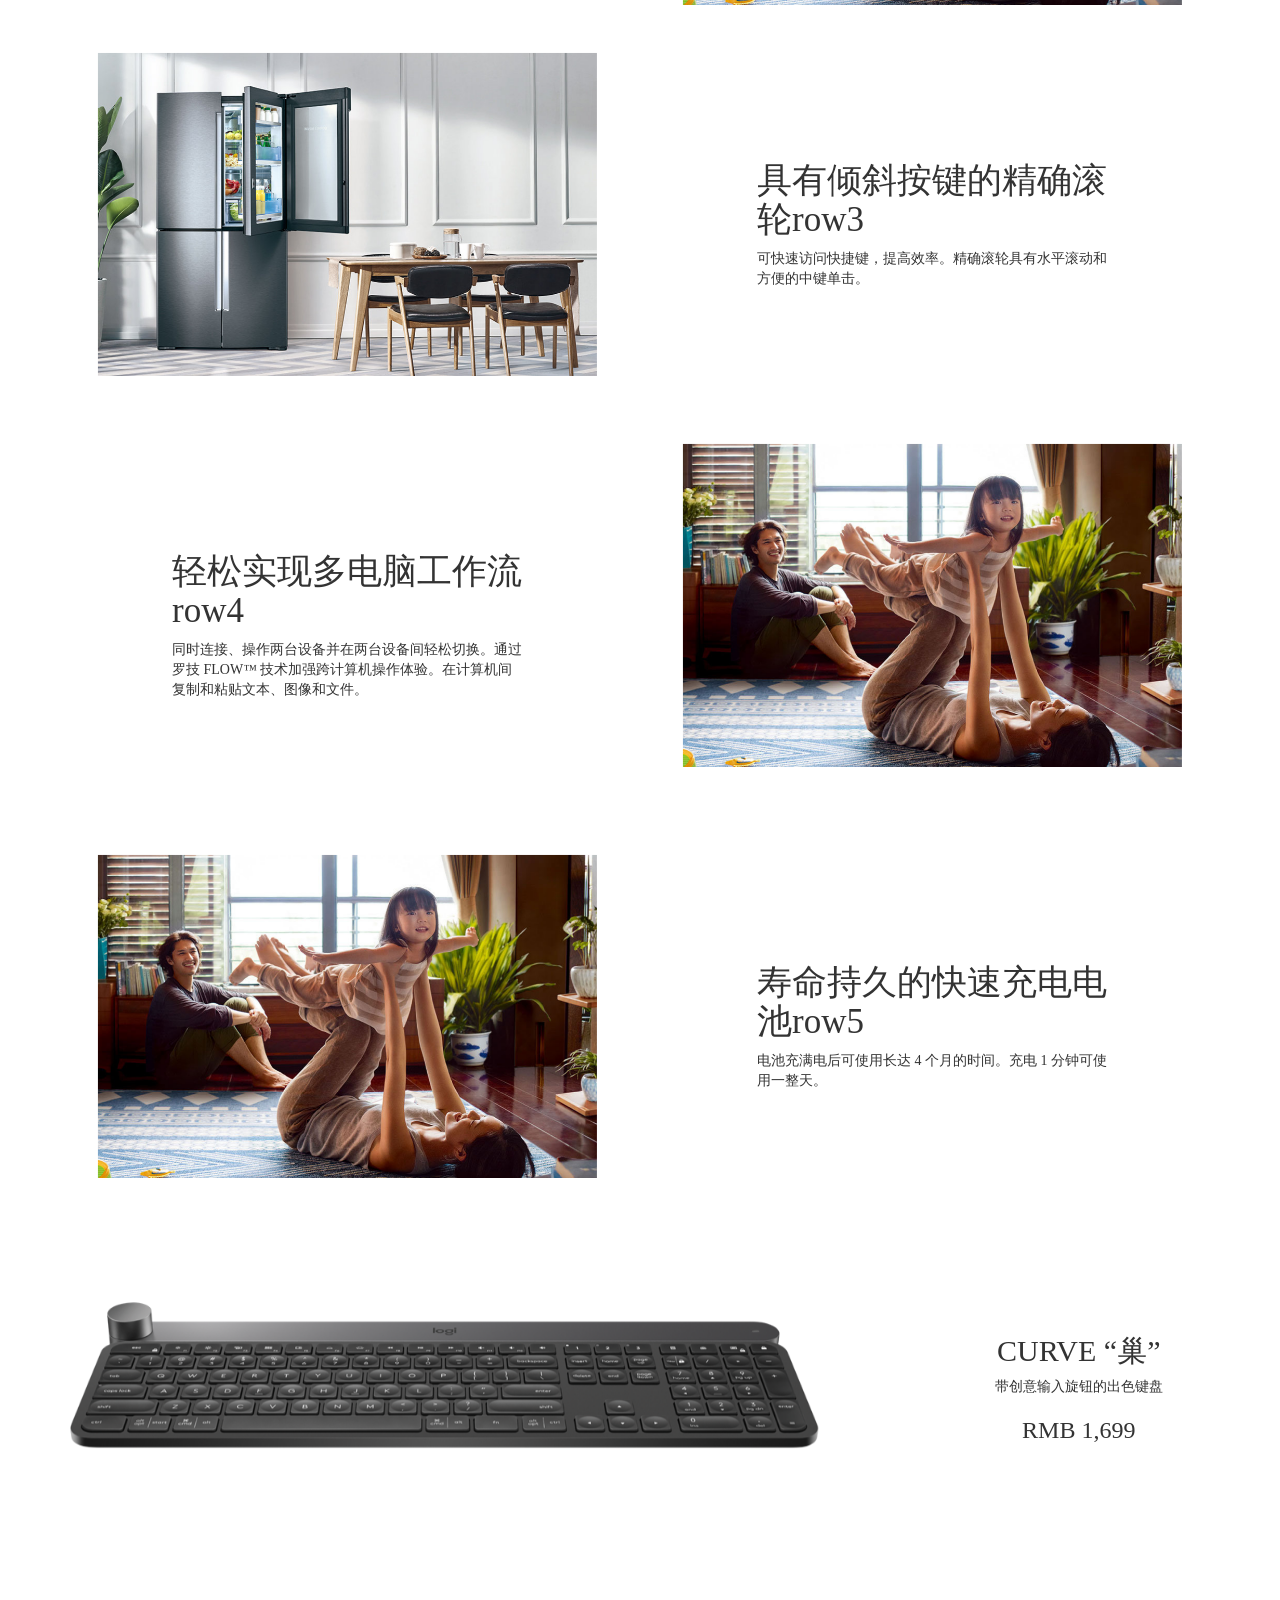
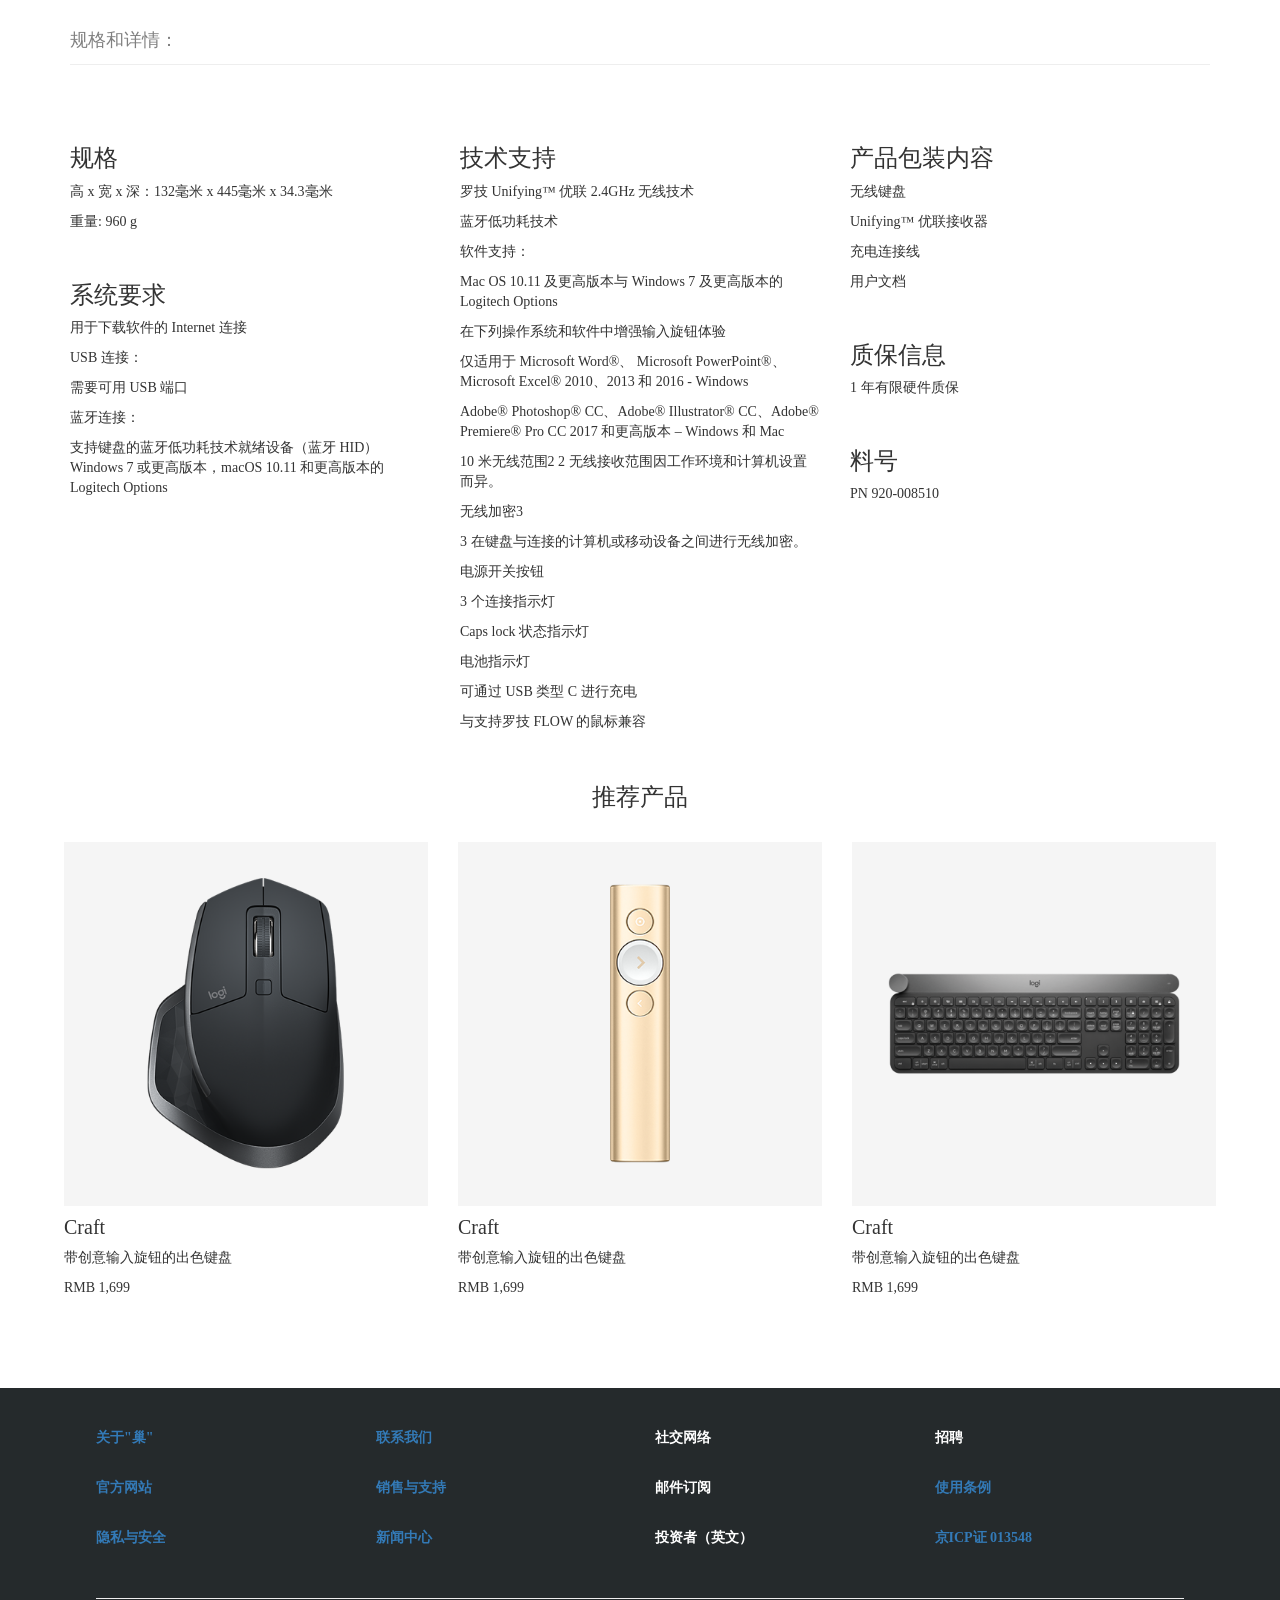
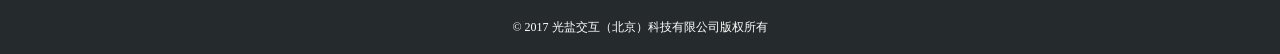
==== commit 8bb5275f: "Add files via upload" ====
--- a/n1.html
+++ b/n1.html
@@ -4,12 +4,12 @@
 		<meta charset="UTF-8">
 		<meta name="viewport" content="width=device-width, initial-scale=1">
 		<base href="" / target="_blank">
-		
+		<title>n1</title>
 		<!--浏览器地址栏显示的图片-->
 		<link rel="icon" type="img/png" href="img/favicon.ico"/>
 		
 		<!--css-->
-		<link rel="stylesheet" type="text/css" href="css/n1.css"/>
+		<link rel="stylesheet" type="text/css" href="css/n2.css"/>
 				
 		<link rel="stylesheet" href="css/bootstrap.min.css">
 	
@@ -40,21 +40,21 @@
 		            <!--<span class="icon-bar"></span>
 		            <span class="icon-bar"></span>
         			<span class="icon-bar"></span>-->
-        			<span style="line-height: 44px;" class="glyphicon glyphicon-th"></span>
+        			<span style="line-height: 34px;" class="glyphicon glyphicon-th"></span>
       			</button>
                         <!-- 光盐LOGO -->
-                <a class="navbar-brand" href="index.html">
+                <a style="left: 40px;position: absolute;" class="" href="index.html">
                     <img src="img/logo70.png" alt="">
                 </a>
             </div><!--Navbar header End-->
                  
             <nav class="collapse navbar-collapse navigation" id="bs-example-navbar-collapse-1" role="navigation">
                 <ul class="nav navbar-nav navbar-right ">
-                   	<li class="active"><a href="https://www.kickstarter.com/projects/lightandsalt/curve-full-keylit-scenario-driven-keyboard/description" target="_blank" rel="noopener">购买</a></li>
-                   	<li class=""><a href="http://guangyanjiaohu.51vip.biz/home/index?from=singlemessage#guide" class="page-scroll">导购</a></li>
-                   	<li class=""><a href="http://guangyanjiaohu.51vip.biz/home/index?from=singlemessage#slider_part" class="page-scroll">产品设计</a></li>
-                    <li class=""><a href="http://guangyanjiaohu.51vip.biz/home/index?from=singlemessage#service" class="page-scroll">CURVE “巢”</a> </li>
-                    <li><a href="http://guangyanjiaohu.51vip.biz/home/index?from=singlemessage#team" class="page-scroll">智能化场景</a> </li>
+                   	<li><a href="https://www.baidu.com" target="_blank" rel="noopener">关于我们</a></li>
+                   	<!--<li class=""><a href="http://guangyanjiaohu.51vip.biz/home/index?from=singlemessage#guide" class="page-scroll">导购</a></li>-->
+                   	<!--<li class=""><a href="http://guangyanjiaohu.51vip.biz/home/index?from=singlemessage#slider_part" class="page-scroll">产品设计</a></li>-->
+                    <!--<li class=""><a href="http://guangyanjiaohu.51vip.biz/home/index?from=singlemessage#service" class="page-scroll">CURVE “巢”</a> </li>-->
+                    <!--<li><a href="http://guangyanjiaohu.51vip.biz/home/index?from=singlemessage#team" class="page-scroll">智能化场景</a> </li>-->
                     <!--<li class=""><a href="http://guangyanjiaohu.51vip.biz/home/index?from=singlemessage#testimonial" class="page-scroll">动态扩展</a> </li>
                     <li class=""><a href="http://guangyanjiaohu.51vip.biz/home/index?from=singlemessage#openPlatform" class="page-scroll">开放平台</a> </li>
                     -->
@@ -91,11 +91,11 @@
 			
 			<!--特征1-->
 			<div class="con row row1">
-				<div data-scroll-reveal class="col-lg-6">
-					<img src="img/1.png"/ class="img-responsive">
+				<div data-scroll-reveal class="col-lg-6 col-md-6 col-sm-6">
+					<img src="img/s1.png"/ class="img-responsive">
 				</div>
 				
-				<div  class="col-lg-6 t">
+				<div  class="col-lg-6 col-md-6 col-sm-6 t">
 					<h3 data-scroll-reveal>个性化舒适体验row1</h3>
 					<p data-scroll-reveal>真正意义上可以实现完全控制的轨迹球。通过独特的可调节转轴可在 0°到 20°之间选择最佳角度，使手持位置更加自然，更加舒适。</p>
 				</div>
@@ -106,23 +106,29 @@
 			<div class="con row row2">
 				
 				
-				<div  class="col-lg-6 t">
+				<div  class="col-lg-6 col-md-6 col-sm-6 t ab">
 					<h3 data-scroll-reveal>出色的追踪和精确模式按钮row2</h3>
 					<p data-scroll-reveal>改变光标的速度和精确度，实现一键精确控制。</p>
 				</div>
 				
-				<div data-scroll-reveal class="col-lg-6">
-					<img src="img/21.jpg"/ class="img-responsive">
-				</div>
+				<div data-scroll-reveal class="col-lg-6 col-md-6 col-sm-6">
+					<img src="img/s2.jpg"/ class="img-responsive">
+				</div>
+				
+				<div  class="col-lg-6 col-md-6 col-sm-6 t dis">
+					<h3 data-scroll-reveal>出色的追踪和精确模式按钮row2</h3>
+					<p data-scroll-reveal>改变光标的速度和精确度，实现一键精确控制。</p>
+				</div>
+				
 			</div>
 			
 			<!--特征3-->
 			<div class="con row row3">
-				<div data-scroll-reveal class="col-lg-6">
-					<img src="img/1.png"/ class="img-responsive">
-				</div>
-				
-				<div  class="col-lg-6 t">
+				<div data-scroll-reveal class="col-lg-6 col-md-6 col-sm-6">
+					<img src="img/s3.jpg"/ class="img-responsive">
+				</div>
+				
+				<div  class="col-lg-6 col-md-6 col-sm-6 t">
 					<h3 data-scroll-reveal>具有倾斜按键的精确滚轮row3</h3>
 					<p data-scroll-reveal>可快速访问快捷键，提高效率。精确滚轮具有水平滚动和方便的中键单击。</p>
 				</div>
@@ -132,24 +138,29 @@
 			<!--特征4-->
 			<div class="con row row4">
 				
-				<div  class="col-lg-6 t">
+				<div  class="col-lg-6 col-md-6 col-sm-6 t ab">
 					<h3 data-scroll-reveal>轻松实现多电脑工作流row4</h3>
 					<p data-scroll-reveal>同时连接、操作两台设备并在两台设备间轻松切换。通过罗技 FLOW™ 技术加强跨计算机操作体验。在计算机间复制和粘贴文本、图像和文件。</p>
 				</div>
 				
-				<div data-scroll-reveal class="col-lg-6">
-					<img src="img/1.png"/ class="img-responsive">
+				<div data-scroll-reveal class="col-lg-6 col-md-6 col-sm-6">
+					<img src="img/s2.jpg"/ class="img-responsive">
+				</div>
+				
+				<div  class="col-lg-6 col-md-6 col-sm-6 t dis">
+					<h3 data-scroll-reveal>轻松实现多电脑工作流row4</h3>
+					<p data-scroll-reveal>同时连接、操作两台设备并在两台设备间轻松切换。通过罗技 FLOW™ 技术加强跨计算机操作体验。在计算机间复制和粘贴文本、图像和文件。</p>
 				</div>
 			</div>
 			
 			
 			<!--特征5-->
 			<div class="con row row5">
-				<div data-scroll-reveal class="col-lg-6">
-					<img src="img/14.png"/ class="img-responsive">
-				</div>
-				
-				<div  class="col-lg-6 t">
+				<div data-scroll-reveal class="col-lg-6 col-md-6 col-sm-6">
+					<img src="img/s2.jpg"/ class="img-responsive">
+				</div>
+				
+				<div  class="col-lg-6 col-md-6 col-sm-6 t">
 					<h3 data-scroll-reveal>寿命持久的快速充电电池row5</h3>
 					<p data-scroll-reveal>电池充满电后可使用长达 4 个月的时间。充电 1 分钟可使用一整天。</p>
 				</div>
@@ -260,8 +271,9 @@
 
 	</main>
 	
+	<!--footer-->
 	<footer>
-       <div class="footer">
+       <div class="footer">
 	       		<!--<p>1.Adobe CC 2017 及更高版本 - Windows 和 Mac Office 2010、2013 和 2016 - 仅限 Windows</p>
 	       		<p>2.需要在 macOS 和 Windows 上安装 Logitech Options。可从 logitech.com/options 下载。</p>
 	       		
@@ -269,27 +281,27 @@
 	       		<br />-->
 	       		
 	       		<div class="row">
-	       			<!--row1-->
-	       			<div class="col-lg-3 col-md-3 col-sm-6 col-xs-6">
-	       				<p>关于"巢"</p>
-	       				<br />
-	       				
-	       				<p>官方商城</p>
-	       				<br />
-	       				
-	       				<p>隐私与安全</p>
-	       				<br />
+	       			<!--row1-->
+	       			<div class="col-lg-3 col-md-3 col-sm-6 col-xs-6">
+	       				<p><a href="z1-info.html" target="_blank">关于"巢"</a></p>
+	       				<br />
+	       				
+	       				<p><a href="index.html" target="_blank">官方网站</a></p>
+	       				<br />
+	       				
+	       				<p><a href="z4-info.html" target="_blank">隐私与安全</a></p>
+	       				<br />
 	       			</div>
 	       			
 	       			<!--row2-->
 	       			<div class="col-lg-3 col-md-3 col-sm-6 col-xs-6">
-	       				<p>联系我们</p>
-	       				<br />
-	       				
-	       				<p>网站地图</p>
-	       				<br />
-	       				
-	       				<p>新闻中心</p>
+	       				<p><a href="z2-info.html" target="_blank">联系我们</a></p>
+	       				<br />
+	       				
+	       				<p><a href="z5-info.html" target="_blank">销售与支持</a></p>
+	       				<br />
+	       				
+	       				<p><a href="z6-info.html" target="_blank">新闻中心</a></p>
 	       				<br />
 	       			</div>
 	       			<!--row3-->
@@ -308,18 +320,18 @@
 	       				<p>招聘</p>
 	       				<br />
 	       				
-	       				<p>使用条例</p>
-	       				<br />
-	       				
-	       				<p>沪ICP备12002604</p>
+	       				<p><a href="z3-info.html" target="_blank">使用条例</a></p>
+	       				<br />
+	       				
+	       				<p><a href="http://www.miitbeian.gov.cn" target="_blank">京ICP证 013548</a></p>
 	       				<br />
 	       			</div>
-	       			
+	       			
 	       		</div>
 	       		
 	       		<hr />
-	       		<div class="copy">
-	       			© 2017 光盐交互（北京）科技有限公司版权所有
+	       		<div class="copy">
+	       			© 2017 光盐交互（北京）科技有限公司版权所有
 	       		</div>
 	       		
        </div>
--- a/css/n2.css
+++ b/css/n2.css
@@ -0,0 +1,217 @@
+html,body,div,ul,ul li,h1,h2,h3,h4,h5,h6,video,img,a,hr,p,footer {
+    	margin: 0;
+    	padding: 0;
+    	border: 0;
+    	font-family: "microsoft yahei";
+    	/*overflow: hidden;*/
+    	}
+ul li {
+	list-style: none;
+}
+body {
+	/*height: 3500px;*/
+	font-size: 12px;
+	width: 100%;
+	/*height: auto;*/
+	/*overflow: hidden;*/
+	
+}
+#section_header ul li a {
+			line-height: 38px;
+			font-size: 18px;
+		}
+		
+
+main  {
+	padding-bottom: 40px;
+	
+}
+
+main .banner {
+	width: 100%;
+	height: 400px;
+	background-image: url(../img/craftraft.png);
+	background-size: 100% 100%;
+	background-attachment:fixed;
+	/*opacity: .9;*/
+	
+}
+main .banner h2 {
+	padding-top:50px ;
+	font-size: 40px;
+	font-weight: 700;
+}
+
+main .text {
+	/*margin: 0 auto;*/
+	
+	text-align: center;
+	padding-bottom: 80px;
+}
+
+main .text h2 {
+	margin: 40px auto;
+	color: #080808;
+	font-size: 35px;
+}
+main .text p {
+	margin: auto 20%;
+	color: #080808;
+	font-size: 16px;
+}
+
+main .hr {
+	color: gray;
+	font-size: 18px;
+	padding-bottom: 60px;
+}
+
+main .hr hr {
+	margin: 0 auto;
+}
+
+/*特征*/
+main .con {
+	/*height: 400px;*/
+	/*text-align: center;*/
+	/*padding-bottom: 70px;*/
+	overflow: hidden;
+	
+}
+main .con img {
+	margin: 0 auto;
+	padding: 5%;
+	padding-bottom: 0;
+}
+
+/*main .con:hover {
+	background: chocolate;
+	color: #FFFFFF;
+}*/
+
+main .con .t {
+	padding: 10% 10%;
+	
+}
+main .con .t h3 {
+	font-size: 2.5em;
+	/*line-height: 50px;*/
+}
+
+main .row5 {
+	margin-bottom: 60px;
+}
+
+/*推荐产品*/
+main .price {
+	height: 350px;
+	text-align: center;
+	/*border: 1px solid #000000;*/
+}
+main .price img {
+	/*line-height: 350px;*/
+}
+
+main .price div:last-child {
+	padding-top: 3%;
+}
+main .add {
+	margin: 0 auto;
+	width: 90%;
+}
+main .add h3{
+	line-height: 70px;
+	font-family: 25px;
+}
+
+main .co {
+	margin-bottom: 40px;
+}
+main .co h4 {
+	font-size: 20px;
+	/*line-height: 30px;*/
+}
+main .co h4,.co p {
+	/*text-indent: 1em;
+	font-size: 20px;*/
+}
+main .co .co-img {
+	background: whitesmoke;
+	overflow: hidden;
+	padding: 10%;
+}
+/*移动*/
+main .co .co-img img:hover {
+	transition: all 1s ease;
+	transform: scale(1.05);
+}
+
+
+/*main .co .co-img img:hover {
+	transition: all 1s ease;
+	transform: scale(1.05);
+}*/
+/*复位*/
+main .co .co-img img {
+	transition: all 1s ease;
+	transform: scale(1);
+}
+
+
+
+footer {
+	clear: both;
+	/*position: fixed;*/
+	width: 100%;
+	margin: 0 auto;
+	background: #252a2c;
+	bottom: 0;
+	
+}
+
+.footer {
+	width: 85%;
+	color: #FFFFFF;
+	margin: 0 auto;
+	font-size: 12px;
+}
+.footer .row {
+	padding-top: 40px;
+	font-size: 14px;
+	font-weight: 600;
+}
+
+.footer .copy {
+	width: 100%;
+	height: 35px;
+	text-align: center;
+	bottom: 0;
+	font-size: 12px;
+	color: white;
+}
+
+
+main .dis {
+	display: none;
+}
+
+
+
+@media only screen and (max-width: 800px) {
+	.row2 , .row4 {
+		/*display: none;*/
+	}
+	main .dis {
+		display: block;
+	}
+	main .ab {
+		display: none;
+	}
+	
+	main .con .t {
+	padding: 0 10%;
+}
+	main .con img {
+		margin-top: 30px;
+	}
+}
